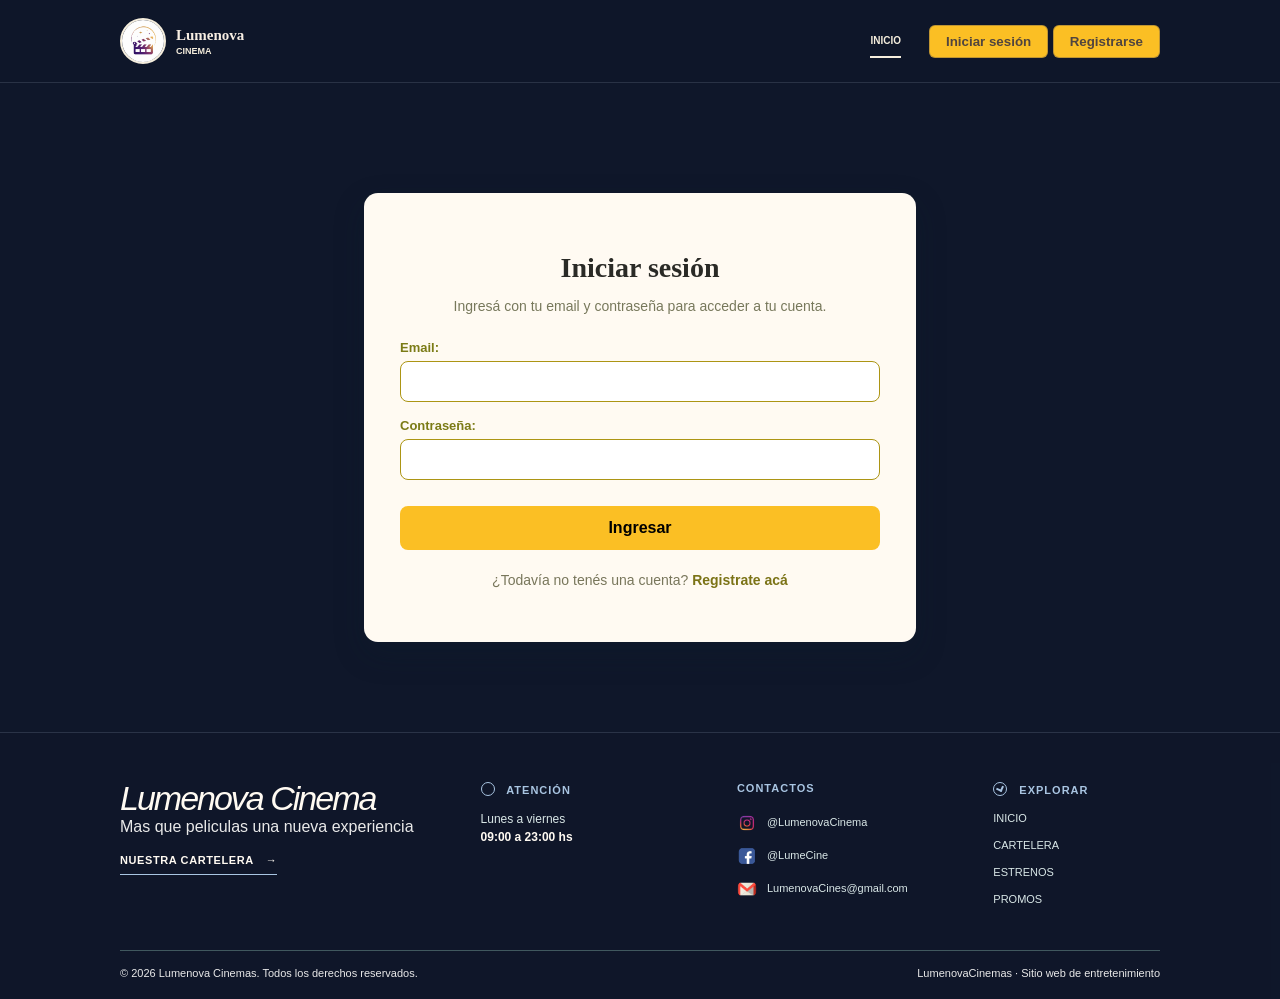
==== frontend/html/login.html @ e4d481da "creacion del php y login" ====
<!DOCTYPE html>
<html lang="es">
<head>
    <meta charset="UTF-8">
    <meta name="viewport" content="width=device-width, initial-scale=1.0">
    <link rel="stylesheet" href="../css/style.css">
    <link rel="stylesheet" href="../css/sesion.css">
    <title>Lumenova Cinema</title>
    <link rel="icon" type="image/png" href="../img/logo/lumenova.png">
</head>
<body>
    <header>
        <div class="site-header">
            <a class="brand" href="#inicio" aria-label="Lumenova Cinema, inicio">
                <img class="brand-mark" src="../img/logo/lumenova.png" alt="Logo de Lumenova Cinema" aria-hidden="true">
                <span class="brand-text">Lumenova<small>CINEMA</small></span>
            </a>
            <nav class="main-nav" aria-label="Navegacion principal">
                <a class="current" href="index.html">Inicio</a>
            <div class="botones-cuenta">
                <button type="button" onclick="location.href='login.html'">Iniciar sesión</button>
                <button type="button" onclick="location.href='registro.html'">Registrarse</button>
            </div>
        </nav>
    </header>

    <main class="sesion-main">
        <div class="sesion-card">
            <h1>Iniciar sesión</h1>
            <p class="sesion-subtitulo">Ingresá con tu email y contraseña para acceder a tu cuenta.</p>

            <div id="sesion-error" class="sesion-error"></div>

            <form class="sesion-form" action="../../backend/login.php" method="POST">
                <label for="email">Email:</label>
                <input type="email" id="email" name="email" required autocomplete="email">

                <label for="password">Contraseña:</label>
                <input type="password" id="password" name="password" required autocomplete="current-password">

                <button type="submit" class="sesion-enviar">Ingresar</button>
            </form>

            <p class="sesion-cambio">¿Todavía no tenés una cuenta? <a href="registro.html">Registrate acá</a></p>
        </div>
    </main>

        <hr>
    <footer class="site-footer">
        <div class="footer-content">
            <div class="footer-brand">
                <a class="footer-logo" href="index.html">Lumenova Cinema</a>
                <span>Mas que peliculas una nueva experiencia
                <a class="footer-action" href="#cartelera">Nuestra Cartelera<span aria-hidden="true">→</span></a>
                
            </div>
            <div class="footer-column">
                <h2><span class="footer-heading-icon icon-clock" aria-hidden="true"></span> Atención</h2>
                <p>Lunes a viernes<br><strong>09:00 a 23:00 hs</strong></p>
            </div>
            <div class="footer-column">
                <h2><span class="fa fa-user-circle-o" aria-hidden="true"></span> Contactos</h2>
                <div class="footer-socials">
                    <a href="" target="_blank" rel="noopener noreferrer" aria-label="Instagram"><img src="../img/logos/Instagram.png" alt=""><span>@LumenovaCinema</span></a>
                    <a href="" target="_blank" rel="noopener noreferrer" aria-label="Facebook"><img src="../img/logos/facebook.png" alt=""><span>@LumeCine</span></a>
                    <a href="" target="_blank" rel="noopener noreferrer" aria-label="Mail"><img src="../img/logos/Gmail.png" alt=""><span>LumenovaCines@gmail.com</span></a>

                </div>
            </div>
            <div class="footer-column footer-links">
                <h2><span class="footer-heading-icon icon-explore" aria-hidden="true"></span> Explorar</h2>
                <a href="index.html">Inicio</a>
                <a href="index.html#cartelera">Cartelera</a>
                <a href="index.html#estrenos">Estrenos</a>
                <a href="promociones.html">Promos</a>
            </div>
        </div>
        <div class="footer-bottom">
            <span>© 2026 Lumenova Cinemas. Todos los derechos reservados.</span>
            <span>LumenovaCinemas · Sitio web de entretenimiento</span>
        </div>
    </footer>

        <script>
        // Si el backend redirige con un mensaje de error, lo mostramos acá.
        const params = new URLSearchParams(window.location.search);
        const error = params.get('error');
        if (error) {
            const box = document.getElementById('sesion-error');
            box.textContent = error;
            box.classList.add('visible');
        }
    </script>
    <script src="../js/script.js"></script>
</body>
</html>
---- frontend/css/style.css ----
html {
    scroll-behavior: smooth;
}

body {
    margin: 0;
    font-family: Arial, sans-serif;
    background: #0f172a;
    color: #f8fafc;
}

header {
    position: sticky;
    top: 0;
    z-index: 50;
    background: rgba(15, 23, 42, 0.95);
    backdrop-filter: blur(6px);
    border-bottom: 1px solid rgba(148, 163, 184, 0.2);
}

#nav a:hover {
    color: #fbbf24;
}

button{
    background-color: #fbbf24;
    color: #1f2147c6;
    border: none;
    padding: 0.5rem 1rem;
    border-radius: 6px;
    cursor: pointer;
    font-weight: 600;
    transition: background-color 0.2s ease, transform 0.2s ease;
    border: 1px solid rgba(97, 83, 74, 0.39);
}

button:hover {
    background-color: #f59e0b;
    transform: scale(1.05);
}


.site-header {
    align-items: center;
    display: flex;
    justify-content: space-between;
    margin: 0 auto;
    max-width: 1040px;
    padding: 18px 28px;
}

.brand {
    align-items: center;
    color: #f7eee3;
    display: flex;
    gap: 10px;
    text-decoration: none;
}

.brand-mark {
    align-items: center;
    border: 2px solid #f5eedd;
    border-radius: 50%;
    display: block;
    height: 42px;
    object-fit: cover;
    width: 42px;
}

.brand-text {
    font-family: Georgia, serif;
    font-size: 15px;
    font-weight: bold;
}

.brand-text small {
    color: #f5eedd;
    display: block;
    font-family: Arial, sans-serif;
    font-size: 9px;
    margin-top: 2px;
}

.main-nav {
    display: flex;
    gap: 28px;
}

.main-nav a {
    color: #c8d9e6;
    font-size: 10px;
    font-weight: bold;
    text-decoration: none;
    text-transform: uppercase;
    align-items: center;
    display: flex;
}

.main-nav a:hover,.main-nav a.current {
    border-bottom: 2px solid #f5eedd;
    color: #f5eedd;
}

@media (max-width: 650px) {
    .site-header {
        align-items: flex-start;
        flex-direction: column;
        gap: 20px;
    }

    .main-nav {
        flex-wrap: wrap;
        gap: 14px 18px;
    }
}

main {
    width: min(1100px, calc(100% - 2rem));
    margin: 0 auto;
    padding-bottom: 3rem;
}



.seccion-cartelera {
    padding-top: 1rem;
}

.carrusel-contenedor {
    position: relative;
    max-width: 900px;
    margin: 0 auto;
    border-radius: 18px;
    overflow: hidden;
    box-shadow: 0 20px 35px rgba(15, 23, 42, 0.45);
    background: #111827;
}

.carrusel-imagenes {
    position: relative;
    width: 100%;
    height: 420px;
}

.carrusel-slide {
    position: absolute;
    inset: 0;
    width: 100%;
    height: 100%;
    object-fit: cover;
    opacity: 0;
    visibility: hidden;
    transition: opacity 0.5s ease, visibility 0.5s ease;
}

.carrusel-slide.activa {
    opacity: 1;
    visibility: visible;
}

.carrusel-btn {
    position: absolute;
    top: 50%;
    transform: translateY(-50%);
    border: none;
    border-radius: 50%;
    min-width: 44px;
    min-height: 44px;
    padding: 0;
    display: flex;
    align-items: center;
    justify-content: center;
    background-color: rgba(15, 23, 42, 0.6);
    color: white;
    font-size: 1.3rem;
    line-height: 1;
    cursor: pointer;
    z-index: 10;
    transition: background-color 0.2s ease, transform 0.2s ease;
    box-shadow: 0 4px 10px rgba(15, 23, 42, 0.35);
}

.carrusel-btn:hover {
    background-color: rgba(15, 23, 42, 0.85);
    transform: translateY(-50%) scale(1.05);
}

.anterior {
    left: 16px;
}

.siguiente {
    right: 16px;
}

.carrusel-puntos {
    position: absolute;
    left: 50%;
    bottom: 15px;
    display: flex;
    gap: 0.5rem;
    transform: translateX(-50%);
    z-index: 15;
}

.carrusel-punto {
    min-width: 12px;
    min-height: 12px;
    border: none;
    border-radius: 50%;
    padding: 0;
    background: rgba(255, 255, 255, 0.65);
    cursor: pointer;
    transition: background 0.2s ease, transform 0.2s ease;
}

.carrusel-punto.activo {
    background: #fbbf24;
    transform: scale(1.15);
}

.peliculas-container {
    max-width: 900px;
    margin: 2.5rem auto 0;
    padding: 0 0.5rem;
}

.peliculas-container h2 {
    margin: 0 0 1.25rem;
    text-align: center;
    font-size: clamp(1.8rem, 3vw, 2.5rem);
}

.peliculas-grid {
    display: grid;
    grid-template-columns: repeat(auto-fit, minmax(200px, 1fr));
    gap: 1.25rem;
}

.peliculas-extra {
    display: none;
    margin-top: 1.25rem;
}

.peliculas-extra.visible {
    display: grid;
}

.pelicula-card {
    background: #111827;
    border: 1px solid rgba(148, 163, 184, 0.18);
    border-radius: 14px;
    overflow: hidden;
    transition: transform 0.2s ease, box-shadow 0.2s ease;
}

.pelicula-card:hover {
    transform: translateY(-4px);
    box-shadow: 0 14px 24px rgba(15, 23, 42, 0.35);
}

.pelicula-card img {
    display: block;
    width: 100%;
    height: auto;
    object-fit: contain;
    background: #0f172a;
}

.pelicula-info {
    padding: 1rem;
}

.pelicula-info h3 {
    margin: 0 0 0.5rem;
    color: #f8fafc;
    font-size: 1.2rem;
}

.pelicula-info p {
    margin: 0;
    color: #cbd5e1;
    line-height: 1.5;
}

.btn {
    background-color: #755f06;
    color: white;
    border: none;
    padding: 10px 20px;
    cursor: pointer;
    border-radius: 5px;
    font-size: 16px;
}

.btn:hover {
    background-color: #1f65af;
    transform: translateY(-1px);
}
.content {
    max-height: 2000px;
    overflow: hidden;
    transition: max-height 0.3s ease-out, opacity 0.3s ease-out;
    opacity: 1;
    margin-top: 10px;
}

.content.oculto {
    max-height: 0;
    opacity: 0;
}

.expand-container {
    margin: 1.5rem auto 0;
    display: grid;
    place-items: center;
}

.btn-toggle {
    background-color: #fbbf24;
    color: #1f2147c6;
    border: 1px solid rgba(97, 83, 74, 0.39);
    border-radius: 6px;
    cursor: pointer;
    font-weight: 600;
    padding: 0.6rem 1.2rem;
    transition: background-color 0.2s ease, transform 0.2s ease;
}

.btn-toggle:hover {
    background-color: #f59e0b;
    transform: scale(1.02);
}


/*SECCION FOOTER*/
.site-footer {
    background: rgba(15, 23, 42, 0.95);
    color: #e9e9e9;
    margin-left: calc(50% - 50vw);
    padding: 46px 24px 18px;
    width: 100vw;
    box-sizing: border-box;
}

.footer-content {
	display: grid;
	gap: clamp(22px, 4vw, 48px);
	grid-template-columns: 1.5fr 1fr 1fr .8fr;
	margin: 0 auto;
	max-width: 1040px;
	padding-bottom: 42px;
	width: min(1040px, calc(100% - 32px));
}

.footer-logo {
	color: #fffaf2;
	display: block;
	font-family:;
	font-size: clamp(26px, 3vw, 34px);
	font-style: italic;
	letter-spacing: -2px;
	text-decoration: none;
}



.footer-action {
	border-bottom: 1px solid #a9c5e2;
	color: #fffaf2;
	display: inline-flex;
	font-size: 11px;
	font-weight: bold;
	gap: 12px;
	letter-spacing: .6px;
	margin-top: 18px;
	padding-bottom: 8px;
	text-decoration: none;
	text-transform: uppercase;
}


.footer-column h2 {
	background: none;
	color: #a9c5e2;
	font-family: Arial, sans-serif;
	font-size: 11px;
	font-weight: bold;
	letter-spacing: 1px;
	margin: 3px 0 14px;
	padding: 0;
	text-align: left;
	text-transform: uppercase;
}

.footer-heading-icon {
	color: #a9c5e2;
	display: inline-block;
	height: 12px;
	margin-right: 8px;
	position: relative;
	vertical-align: -2px;
	width: 12px;
}

.icon-clock {
	border: 1.5px solid #a9c5e2;
	border-radius: 50%;
}

.icon-clock::before, .icon-clock::after {
	background: #a9c5e2;
	height: 1px;
	left: 5px;
	position: absolute;
	top: 5px;
	transform-origin: left center;
	width: 4px;
}

.icon-clock::after {
	transform: rotate(275deg);
	width: 3px;
}

.icon-contact {
	border: 1.5px solid #a9c5e2;
	border-radius: 1px;
}

.icon-contact::before {
	background: #a9c5e2;
	border-radius: 50%;
	height: 3px;
	left: 2px;
	position: absolute;
	top: 2px;
	width: 3px;
}

.icon-contact::after {
	background: #a9c5e2;
	height: 1px;
	left: 6px;
	position: absolute;
	top: 3px;
	width: 4px;
}

.icon-explore {
	border: 1.5px solid #a9c5e2;
	border-radius: 50%;
}

.icon-explore::before {
	border-bottom: 2px solid #a9c5e2;
	border-right: 2px solid #a9c5e2;
	content: "";
	height: 4px;
	left: 3px;
	position: absolute;
	top: 2px;
	transform: rotate(25deg);
	width: 4px;
}

.footer-column p, .footer-column a {
	color: #d9e7e7;
	display: block;
	font-size: 12px;
	line-height: 1.55;
	margin-bottom: 16px;
	text-decoration: none;
}

.footer-column p:last-child, .footer-column a:last-child {
	margin-bottom: 0;
}

.footer-column a:hover, .footer-links a:hover {
	color: #a9e2ce;
}

.footer-column strong {
	color: #fffaf2;
}

.footer-links a {
	font-size: 11px;
	margin-bottom: 10px;
	text-transform: uppercase;
}

.footer-socials {
	display: flex;
	align-items: flex-start;
	flex-direction: column;
	gap: 7px;
	margin-top: 16px;
}

.footer-socials a {
	align-items: center;
	background: transparent;
	border: 0;
	border-radius: 4px;
	display: flex;
	gap: 10px;
	height: auto;
	justify-content: flex-start;
	margin: 0;
	padding: 3px 6px 3px 0;
	transition: background .2s ease, color .2s ease, transform .2s ease;
	width: auto;
}

.footer-socials a:hover, .footer-socials a:focus-visible {
	color: #fffaf2;
	transform: translateY(-3px);
}

.footer-socials img {
	border-radius: 50%;
	height: 20px;
	object-fit: cover;
	width: 20px;
}

.footer-socials span {
	color: #d9e7e7;
	font-size: 11px;
	line-height: 1;
}

.footer-bottom {
	align-items: center;
	border-top: 1px solid rgba(169, 226, 206, .32);
	display: flex;
	font-size: 11px;
	gap: 20px;
	justify-content: space-between;
	line-height: 1.5;
	margin: 0 auto;
	max-width: 1040px;
	padding-top: 14px;
	width: min(1040px, calc(100% - 32px));
}

.footer-bottom span {
	display: block;
}

.footer-copyright {
	color: #e9f3f1;
}

.footer-credit {
	color: #a9e2ce;
	letter-spacing: .3px;
	text-align: right;
}

.footer-credit b {
	color: #f5eedd;
	font-weight: normal;
	margin: 0 6px;
}

hr {
    border: none;
    border-top: 1px solid rgba(148, 163, 184, 0.2);
    margin: 0;
    width: 100vw;
    margin-left: calc(50% - 50vw);
}
---- frontend/css/sesion.css ----
/* Estilos para las páginas de Iniciar sesión y Registrarse */

.sesion-main {
	display: flex;
	justify-content: center;
	margin-top: 38px;
	padding: 72px 20px 90px;
}

.sesion-card {
	background: #fffaf2;
	border-radius: 14px;
	box-shadow: 0 12px 30px rgba(10, 30, 45, .25);
	max-width: 480px;
	padding: 40px 36px;
	width: 100%;
}

.sesion-card h1 {
	color: #2a2a26;
	font-family: Georgia, serif;
	font-size: 28px;
	margin-bottom: 8px;
	text-align: center;
}

.sesion-subtitulo {
	color: #77785b;
	font-family: Arial, sans-serif;
	font-size: 14px;
	margin-bottom: 26px;
	text-align: center;
}

.sesion-error {
	background: #fdecea;
	border: 1px solid #f3b7b0;
	border-radius: 8px;
	color: #a1332a;
	display: none;
	font-family: Arial, sans-serif;
	font-size: 14px;
	margin-bottom: 20px;
	padding: 12px 16px;
}

.sesion-error.visible {
	display: block;
}

.sesion-form label {
	color: #7b7b16;
	display: block;
	font-family: Arial, sans-serif;
	font-size: 13px;
	font-weight: bold;
	margin-top: 16px;
}

.sesion-form input {
	border: 1px solid #ac9514;
	border-radius: 8px;
	box-sizing: border-box;
	font-family: Arial, sans-serif;
	font-size: 15px;
	margin-top: 6px;
	padding: 11px 12px;
	width: 100%;
}

.sesion-form input:focus {
	border-color: #7b7316;
	outline: none;
}

.sesion-fila {
	display: flex;
	gap: 16px;
}

.sesion-fila > div {
	flex: 1;
}

.sesion-enviar {
	background: #fbbf24;
	border: none;
	border-radius: 8px;
	color: #000000;
	cursor: pointer;
	font-family: Arial, sans-serif;
	font-size: 16px;
	font-weight: bold;
	margin-top: 26px;
	padding: 13px;
	transition: background .2s ease;
	width: 100%;
}

.sesion-enviar:hover {
	background:  #d7a320;
}

.sesion-cambio {
	color: #78765b;
	font-family: Arial, sans-serif;
	font-size: 14px;
	margin-top: 22px;
	text-align: center;
}

.sesion-cambio a {
	color: #7b7316;
	font-weight: bold;
	text-decoration: none;
}

.sesion-cambio a:hover {
	text-decoration: underline;
}
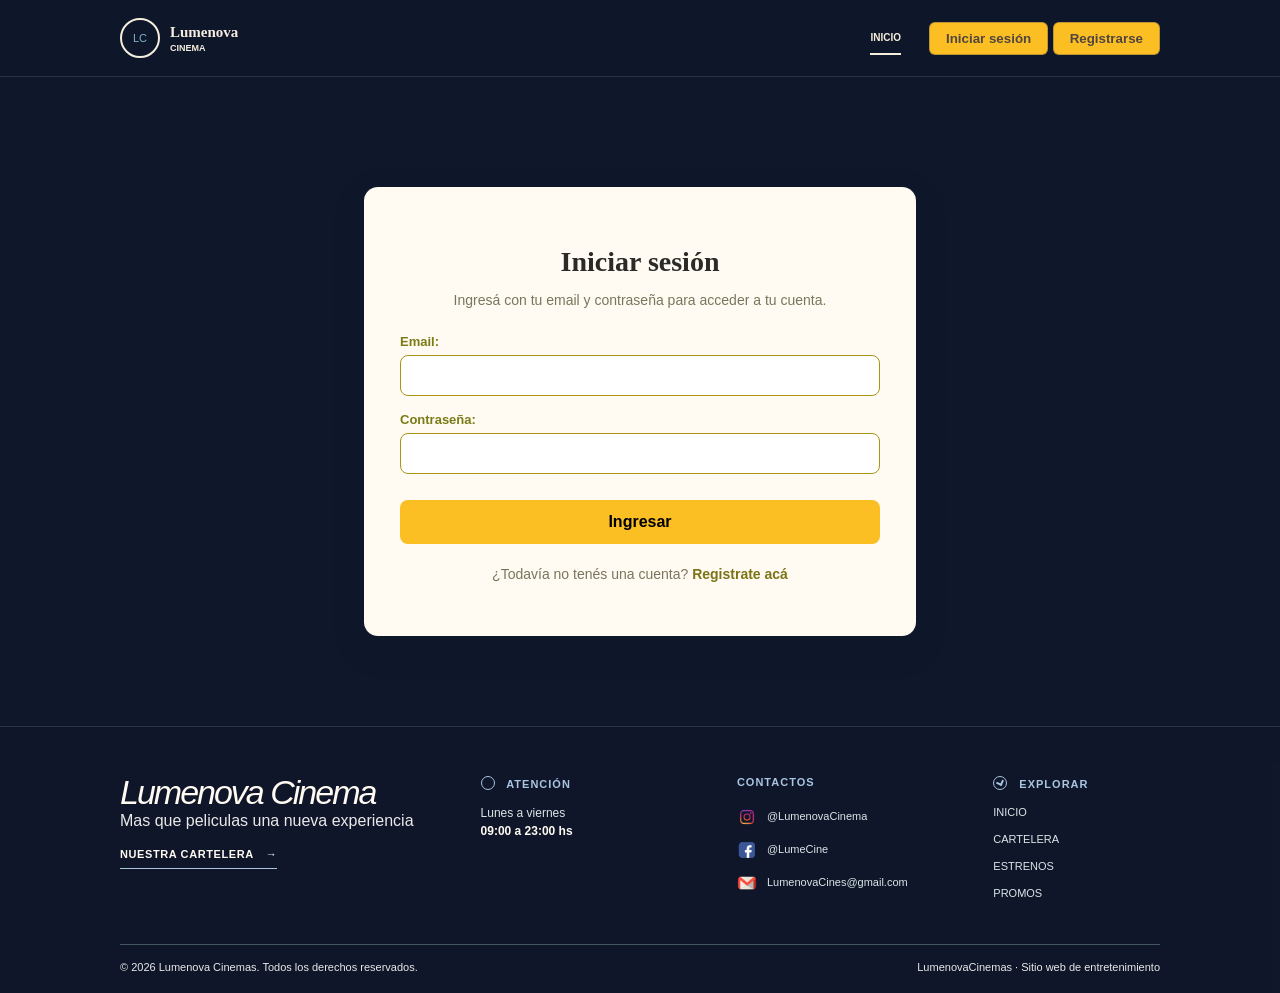
==== commit 04280f10: "implementacion de los php, perfil al iniciar sesion e hicimos la pagina responsive" ====
--- a/frontend/html/login.html
+++ b/frontend/html/login.html
@@ -3,8 +3,9 @@
 <head>
     <meta charset="UTF-8">
     <meta name="viewport" content="width=device-width, initial-scale=1.0">
-    <link rel="stylesheet" href="../css/style.css">
-    <link rel="stylesheet" href="../css/sesion.css">
+    <link rel="stylesheet" href="../css/style.css?v=202610061650">
+    <link rel="stylesheet" href="../css/sesion.css?v=202610061625">
+    <link rel="stylesheet" href="../css/perfil.css?v=202610061625">
     <title>Lumenova Cinema</title>
     <link rel="icon" type="image/png" href="../img/logo/lumenova.png">
 </head>
@@ -12,11 +13,16 @@
     <header>
         <div class="site-header">
             <a class="brand" href="#inicio" aria-label="Lumenova Cinema, inicio">
-                <img class="brand-mark" src="../img/logo/lumenova.png" alt="Logo de Lumenova Cinema" aria-hidden="true">
+                <span class="brand-mark" aria-hidden="true">LC</span>
                 <span class="brand-text">Lumenova<small>CINEMA</small></span>
             </a>
-            <nav class="main-nav" aria-label="Navegacion principal">
-                <a class="current" href="index.html">Inicio</a>
+            <button class="nav-toggle" type="button" aria-label="Abrir menú" aria-expanded="false" aria-controls="main-nav">
+                <span></span>
+                <span></span>
+                <span></span>
+            </button>
+            <nav class="main-nav" id="main-nav" aria-label="Navegacion principal">
+                <a class="current" href="index.php">Inicio</a>
             <div class="botones-cuenta">
                 <button type="button" onclick="location.href='login.html'">Iniciar sesión</button>
                 <button type="button" onclick="location.href='registro.html'">Registrarse</button>
@@ -49,7 +55,7 @@
     <footer class="site-footer">
         <div class="footer-content">
             <div class="footer-brand">
-                <a class="footer-logo" href="index.html">Lumenova Cinema</a>
+                <a class="footer-logo" href="index.php">Lumenova Cinema</a>
                 <span>Mas que peliculas una nueva experiencia
                 <a class="footer-action" href="#cartelera">Nuestra Cartelera<span aria-hidden="true">→</span></a>
                 
@@ -69,9 +75,9 @@
             </div>
             <div class="footer-column footer-links">
                 <h2><span class="footer-heading-icon icon-explore" aria-hidden="true"></span> Explorar</h2>
-                <a href="index.html">Inicio</a>
-                <a href="index.html#cartelera">Cartelera</a>
-                <a href="index.html#estrenos">Estrenos</a>
+                <a href="index.php">Inicio</a>
+                <a href="index.php#cartelera">Cartelera</a>
+                <a href="index.php#estrenos">Estrenos</a>
                 <a href="promociones.html">Promos</a>
             </div>
         </div>
@@ -91,6 +97,6 @@
             box.classList.add('visible');
         }
     </script>
-    <script src="../js/script.js"></script>
+    <script src="../js/script.js?v=202610061625"></script>
 </body>
 </html>
--- a/frontend/css/style.css
+++ b/frontend/css/style.css
@@ -49,6 +49,34 @@
     padding: 18px 28px;
 }
 
+.nav-toggle {
+    align-items: center;
+    color: #172033;
+    display: none;
+    flex: 0 0 44px;
+    flex-direction: column;
+    gap: 5px;
+    height: 40px;
+    justify-content: center;
+    padding: 8px;
+    width: 44px;
+    z-index: 61;
+}
+
+.nav-toggle:focus-visible {
+    outline: 2px solid #f5eedd;
+    outline-offset: 3px;
+}
+
+.nav-toggle span {
+    background: currentColor;
+    border-radius: 2px;
+    display: block;
+    height: 2px;
+    transition: transform 0.2s ease, opacity 0.2s ease;
+    width: 22px;
+}
+
 .brand {
     align-items: center;
     color: #f7eee3;
@@ -61,10 +89,12 @@
     align-items: center;
     border: 2px solid #f5eedd;
     border-radius: 50%;
-    display: block;
-    height: 42px;
-    object-fit: cover;
-    width: 42px;
+    color: #84b3ce;
+    display: flex;
+    font-size: 11px;
+    height: 36px;
+    justify-content: center;
+    width: 36px;
 }
 
 .brand-text {
@@ -101,18 +131,16 @@
     color: #f5eedd;
 }
 
-@media (max-width: 650px) {
-    .site-header {
-        align-items: flex-start;
-        flex-direction: column;
-        gap: 20px;
-    }
-
-    .main-nav {
-        flex-wrap: wrap;
-        gap: 14px 18px;
-    }
-}
+@media (min-width: 901px) {
+    .site-header > .main-nav {
+        margin-left: auto;
+    }
+
+    .site-header > .profile-menu {
+        margin-left: 28px;
+    }
+}
+
 
 main {
     width: min(1100px, calc(100% - 2rem));
@@ -574,3 +602,149 @@
     margin-left: calc(50% - 50vw);
 }
 
+@media (max-width: 900px) {
+    .site-header {
+        flex-wrap: wrap;
+        position: relative;
+    }
+
+    .site-header > .main-nav {
+        order: 1;
+    }
+
+    .site-header > .profile-menu {
+        margin-left: 10px;
+        order: 3;
+        width: auto;
+    }
+
+    .nav-toggle {
+        display: flex;
+        margin-left: auto;
+        order: 2;
+    }
+
+    .nav-toggle[aria-expanded="true"] span:first-child {
+        transform: translateY(7px) rotate(45deg);
+    }
+
+    .nav-toggle[aria-expanded="true"] span:nth-child(2) {
+        opacity: 0;
+    }
+
+    .nav-toggle[aria-expanded="true"] span:last-child {
+        transform: translateY(-7px) rotate(-45deg);
+    }
+
+    .main-nav {
+        background: #0f172a;
+        border: 1px solid rgba(148, 163, 184, 0.2);
+        border-radius: 0 0 12px 12px;
+        box-sizing: border-box;
+        box-shadow: 0 16px 24px rgba(15, 23, 42, 0.35);
+        display: none;
+        flex-direction: column;
+        gap: 0;
+        left: 28px;
+        padding: 8px 18px 16px;
+        position: absolute;
+        right: 28px;
+        top: 100%;
+        z-index: 60;
+    }
+
+    .main-nav.is-open {
+        display: flex;
+    }
+
+    .main-nav > a {
+        align-self: stretch;
+        border-bottom: 1px solid rgba(148, 163, 184, 0.16);
+        min-height: 46px;
+        padding: 0 4px;
+    }
+
+    .main-nav > a:hover,
+    .main-nav > a.current {
+        border-bottom: 1px solid rgba(148, 163, 184, 0.16);
+        color: #f5eedd;
+    }
+
+    .main-nav .botones-cuenta {
+        display: flex;
+        flex-direction: column;
+        gap: 0;
+        padding-top: 0;
+    }
+
+    .main-nav .botones-cuenta button {
+        background: transparent;
+        border: 0;
+        border-bottom: 1px solid rgba(148, 163, 184, 0.16);
+        border-radius: 0;
+        color: #c8d9e6;
+        flex: 0 0 46px;
+        font-size: 10px;
+        padding: 0 4px;
+        text-align: left;
+        text-transform: uppercase;
+        transition: color 0.2s ease;
+        width: 100%;
+    }
+
+    .main-nav .botones-cuenta button:hover,
+    .main-nav .botones-cuenta button:focus-visible {
+        background: transparent;
+        color: #f5eedd;
+        transform: none;
+    }
+
+    .footer-content {
+        grid-template-columns: repeat(2, minmax(0, 1fr));
+        width: 100%;
+    }
+
+    .footer-column {
+        min-width: 0;
+    }
+
+    .footer-socials a {
+        max-width: 100%;
+        min-width: 0;
+    }
+
+    .footer-socials span {
+        overflow-wrap: anywhere;
+    }
+
+    .site-footer {
+        margin-left: 0;
+        width: 100%;
+    }
+
+    hr {
+        margin-left: 0;
+        width: 100%;
+    }
+}
+
+@media (max-width: 560px) {
+    .site-header {
+        padding: 14px 18px;
+    }
+
+    .main-nav {
+        left: 18px;
+        right: 18px;
+    }
+
+    .footer-content {
+        grid-template-columns: minmax(0, 1fr);
+    }
+
+    .footer-bottom {
+        align-items: flex-start;
+        flex-direction: column;
+        gap: 8px;
+    }
+}
--- a/frontend/css/perfil.css
+++ b/frontend/css/perfil.css
@@ -0,0 +1,105 @@
+/* Estilos del botón de perfil y su menú. */
+.profile-menu {
+	margin-left: auto;
+	position: relative;
+}
+
+/* El botón muestra las iniciales como avatar hasta que exista una foto guardada. */
+.profile-button {
+	align-items: center;
+	background: transparent;
+	border: 1px solid #73c4ee;
+	border-radius: 999px;
+	color: #ffffff;
+	cursor: pointer;
+	display: flex;
+	gap: 9px;
+	padding: 5px 12px 5px 6px;
+}
+
+.profile-avatar {
+	align-items: center;
+	background: #65bced;
+	border-radius: 50%;
+	display: flex;
+	font-size: 11px;
+	font-weight: 700;
+	height: 30px;
+	justify-content: center;
+	width: 30px;
+}
+
+.profile-name {
+	font-size: 11px;
+	font-weight: 700;
+	max-width: 120px;
+	overflow: hidden;
+	text-overflow: ellipsis;
+	text-transform: uppercase;
+	white-space: nowrap;
+}
+
+/* El panel queda alineado con el avatar y contiene las acciones de la cuenta. */
+.profile-panel {
+	background: #fffaf2;
+	border: 1px solid rgba(7, 54, 94, .18);
+	border-radius: 10px;
+	box-shadow: 0 12px 24px rgba(10, 30, 45, .24);
+	min-width: 175px;
+	padding: 7px;
+	position: absolute;
+	right: 0;
+	top: calc(100% + 10px);
+	z-index: 80;
+}
+
+.profile-option {
+	background: transparent;
+	border: 0;
+	border-radius: 6px;
+	color: #16587b;
+	cursor: pointer;
+	display: block;
+	font-size: 12px;
+	padding: 10px;
+	text-align: left;
+	width: 100%;
+}
+
+.profile-option:hover, .profile-option:focus-visible {
+	background: #e8f3f7;
+}
+
+.profile-logout {
+	color: #a1332a;
+}
+
+@media (max-width: 900px) {
+	.profile-menu {
+		margin-left: 10px;
+		width: auto;
+	}
+
+	.profile-button {
+		height: 42px;
+		justify-content: center;
+		padding: 5px;
+		width: 42px;
+	}
+
+	.profile-name {
+		display: none;
+	}
+}
+
+@media (max-width: 720px) {
+	.profile-button {
+		justify-content: center;
+	}
+
+	.profile-panel {
+		position: absolute;
+		right: 0;
+		top: calc(100% + 8px);
+	}
+}
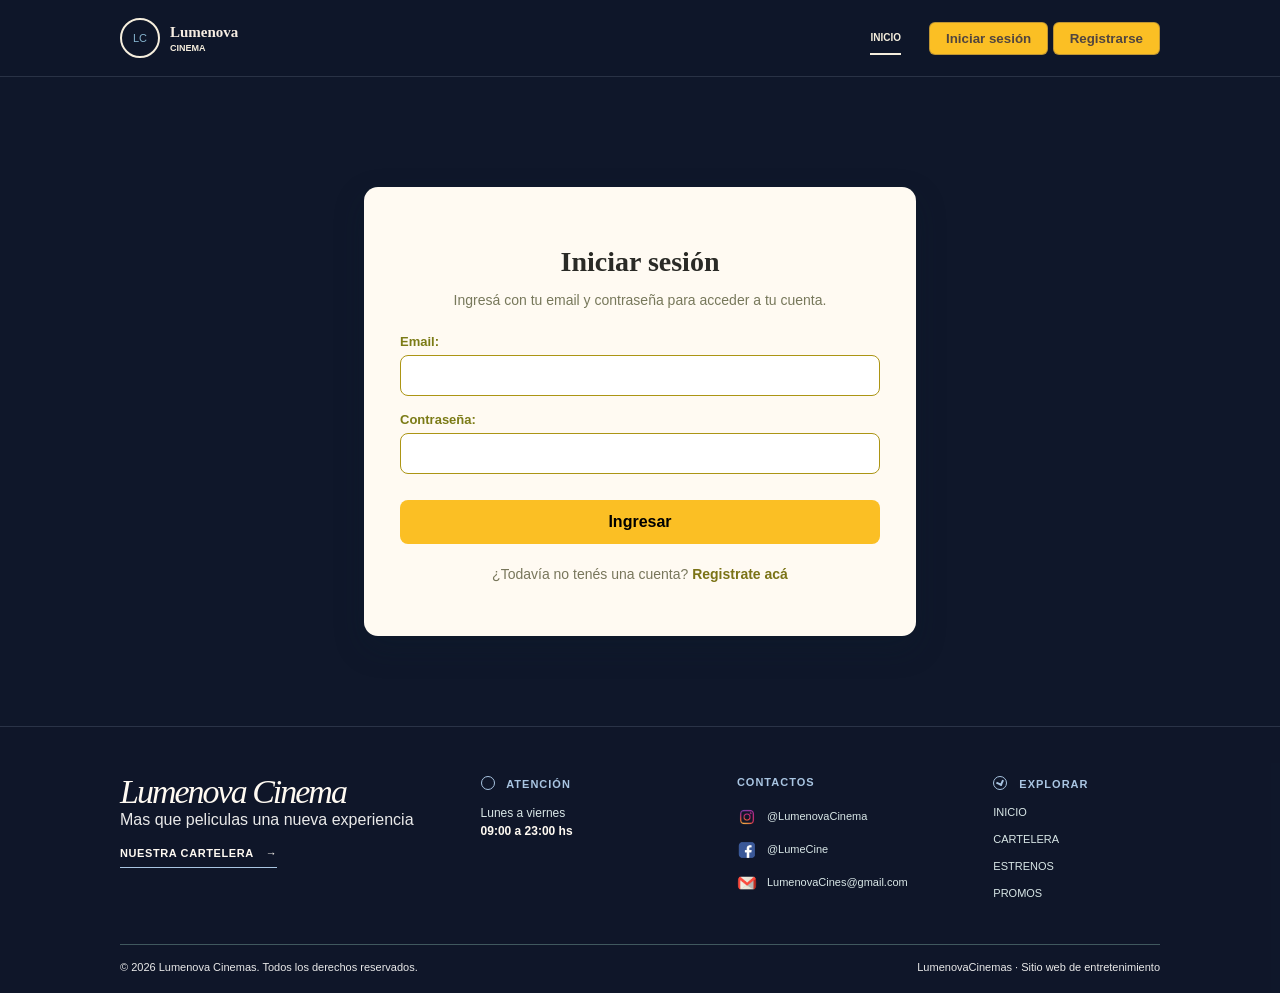
==== commit 04e2539d: "implementacion de detalle de cada pelicula, implementacion del perfil de usuario y modificacion al m" ====
--- a/frontend/html/login.html
+++ b/frontend/html/login.html
@@ -3,7 +3,7 @@
 <head>
     <meta charset="UTF-8">
     <meta name="viewport" content="width=device-width, initial-scale=1.0">
-    <link rel="stylesheet" href="../css/style.css?v=202610061650">
+    <link rel="stylesheet" href="../css/style.css?v=202610091810">
     <link rel="stylesheet" href="../css/sesion.css?v=202610061625">
     <link rel="stylesheet" href="../css/perfil.css?v=202610061625">
     <title>Lumenova Cinema</title>
@@ -12,7 +12,7 @@
 <body>
     <header>
         <div class="site-header">
-            <a class="brand" href="#inicio" aria-label="Lumenova Cinema, inicio">
+            <a class="brand" href="../../backend/index.php" aria-label="Lumenova Cinema, inicio">
                 <span class="brand-mark" aria-hidden="true">LC</span>
                 <span class="brand-text">Lumenova<small>CINEMA</small></span>
             </a>
@@ -22,7 +22,7 @@
                 <span></span>
             </button>
             <nav class="main-nav" id="main-nav" aria-label="Navegacion principal">
-                <a class="current" href="index.php">Inicio</a>
+                <a class="current" href="../../backend/index.php">Inicio</a>
             <div class="botones-cuenta">
                 <button type="button" onclick="location.href='login.html'">Iniciar sesión</button>
                 <button type="button" onclick="location.href='registro.html'">Registrarse</button>
@@ -55,9 +55,9 @@
     <footer class="site-footer">
         <div class="footer-content">
             <div class="footer-brand">
-                <a class="footer-logo" href="index.php">Lumenova Cinema</a>
-                <span>Mas que peliculas una nueva experiencia
-                <a class="footer-action" href="#cartelera">Nuestra Cartelera<span aria-hidden="true">→</span></a>
+                <a class="footer-logo" href="../../backend/index.php">Lumenova Cinema</a>
+                <span>Mas que peliculas una nueva experiencia</span>
+                <a class="footer-action" href="../../backend/index.php#cartelera">Nuestra Cartelera<span aria-hidden="true">→</span></a>
                 
             </div>
             <div class="footer-column">
@@ -75,9 +75,9 @@
             </div>
             <div class="footer-column footer-links">
                 <h2><span class="footer-heading-icon icon-explore" aria-hidden="true"></span> Explorar</h2>
-                <a href="index.php">Inicio</a>
-                <a href="index.php#cartelera">Cartelera</a>
-                <a href="index.php#estrenos">Estrenos</a>
+                <a href="../../backend/index.php">Inicio</a>
+                <a href="../../backend/index.php#cartelera">Cartelera</a>
+                <a href="../../backend/index.php#estrenos">Estrenos</a>
                 <a href="promociones.html">Promos</a>
             </div>
         </div>
@@ -96,6 +96,24 @@
             box.textContent = error;
             box.classList.add('visible');
         }
+
+        const peliculaRegreso = params.get('pelicula');
+        if (peliculaRegreso && /^[a-z0-9-]+$/.test(peliculaRegreso)) {
+            const campoPelicula = document.createElement('input');
+            campoPelicula.type = 'hidden';
+            campoPelicula.name = 'volver_a_pelicula';
+            campoPelicula.value = peliculaRegreso;
+            document.querySelector('.sesion-form').append(campoPelicula);
+
+            const funcionRegreso = params.get('funcion');
+            if (funcionRegreso && /^[1-9][0-9]*$/.test(funcionRegreso)) {
+                const campoFuncion = document.createElement('input');
+                campoFuncion.type = 'hidden';
+                campoFuncion.name = 'volver_a_funcion';
+                campoFuncion.value = funcionRegreso;
+                document.querySelector('.sesion-form').append(campoFuncion);
+            }
+        }
     </script>
     <script src="../js/script.js?v=202610061625"></script>
 </body>
--- a/frontend/css/style.css
+++ b/frontend/css/style.css
@@ -248,7 +248,7 @@
 }
 
 .peliculas-container {
-    max-width: 900px;
+    max-width: 1100px;
     margin: 2.5rem auto 0;
     padding: 0 0.5rem;
 }
@@ -261,7 +261,8 @@
 
 .peliculas-grid {
     display: grid;
-    grid-template-columns: repeat(auto-fit, minmax(200px, 1fr));
+    grid-auto-rows: 1fr;
+    grid-template-columns: repeat(4, minmax(0, 1fr));
     gap: 1.25rem;
 }
 
@@ -275,40 +276,66 @@
 }
 
 .pelicula-card {
-    background: #111827;
-    border: 1px solid rgba(148, 163, 184, 0.18);
-    border-radius: 14px;
+    background: #172b43;
+    border: 1px solid rgba(96, 165, 250, 0.24);
+    border-radius: 15px;
+    color: inherit;
+    display: flex;
+    flex-direction: column;
     overflow: hidden;
-    transition: transform 0.2s ease, box-shadow 0.2s ease;
-}
-
-.pelicula-card:hover {
+    text-decoration: none;
+    transition: transform 0.2s ease, box-shadow 0.2s ease, border-color 0.2s ease;
+}
+
+.pelicula-card:hover,
+.pelicula-card:focus-visible {
+    border-color: #60a5fa;
     transform: translateY(-4px);
     box-shadow: 0 14px 24px rgba(15, 23, 42, 0.35);
+}
+
+.pelicula-card:focus-visible {
+    outline: 2px solid #60a5fa;
+    outline-offset: 3px;
 }
 
 .pelicula-card img {
     display: block;
     width: 100%;
-    height: auto;
-    object-fit: contain;
-    background: #0f172a;
+    aspect-ratio: 2 / 3;
+    object-fit: cover;
+    background: #0b2944;
 }
 
 .pelicula-info {
-    padding: 1rem;
+    box-sizing: border-box;
+    flex: 1;
+    min-height: 130px;
+    padding: 1rem 1.1rem 1.15rem;
 }
 
 .pelicula-info h3 {
-    margin: 0 0 0.5rem;
+    margin: 0 0 0.85rem;
     color: #f8fafc;
-    font-size: 1.2rem;
+    font-size: clamp(1rem, 1.3vw, 1.2rem);
+    font-stretch: condensed;
+    font-weight: 800;
+    line-height: 1.15;
+    min-height: 2.3em;
+    overflow: hidden;
+    text-transform: uppercase;
+    display: -webkit-box;
+    -webkit-box-orient: vertical;
+    -webkit-line-clamp: 2;
 }
 
 .pelicula-info p {
     margin: 0;
     color: #cbd5e1;
-    line-height: 1.5;
+    font-size: 0.85rem;
+    letter-spacing: 0.03em;
+    line-height: 1.4;
+    min-height: 2.8em;
 }
 
 .btn {
@@ -384,14 +411,12 @@
 .footer-logo {
 	color: #fffaf2;
 	display: block;
-	font-family:;
+	font-family: Georgia, serif;
 	font-size: clamp(26px, 3vw, 34px);
 	font-style: italic;
 	letter-spacing: -2px;
 	text-decoration: none;
 }
-
-
 
 .footer-action {
 	border-bottom: 1px solid #a9c5e2;
@@ -603,6 +628,10 @@
 }
 
 @media (max-width: 900px) {
+    .peliculas-grid {
+        grid-template-columns: repeat(2, minmax(0, 1fr));
+    }
+
     .site-header {
         flex-wrap: wrap;
         position: relative;
@@ -729,6 +758,10 @@
 }
 
 @media (max-width: 560px) {
+    .peliculas-grid {
+        grid-template-columns: minmax(0, 1fr);
+    }
+
     .site-header {
         padding: 14px 18px;
     }
